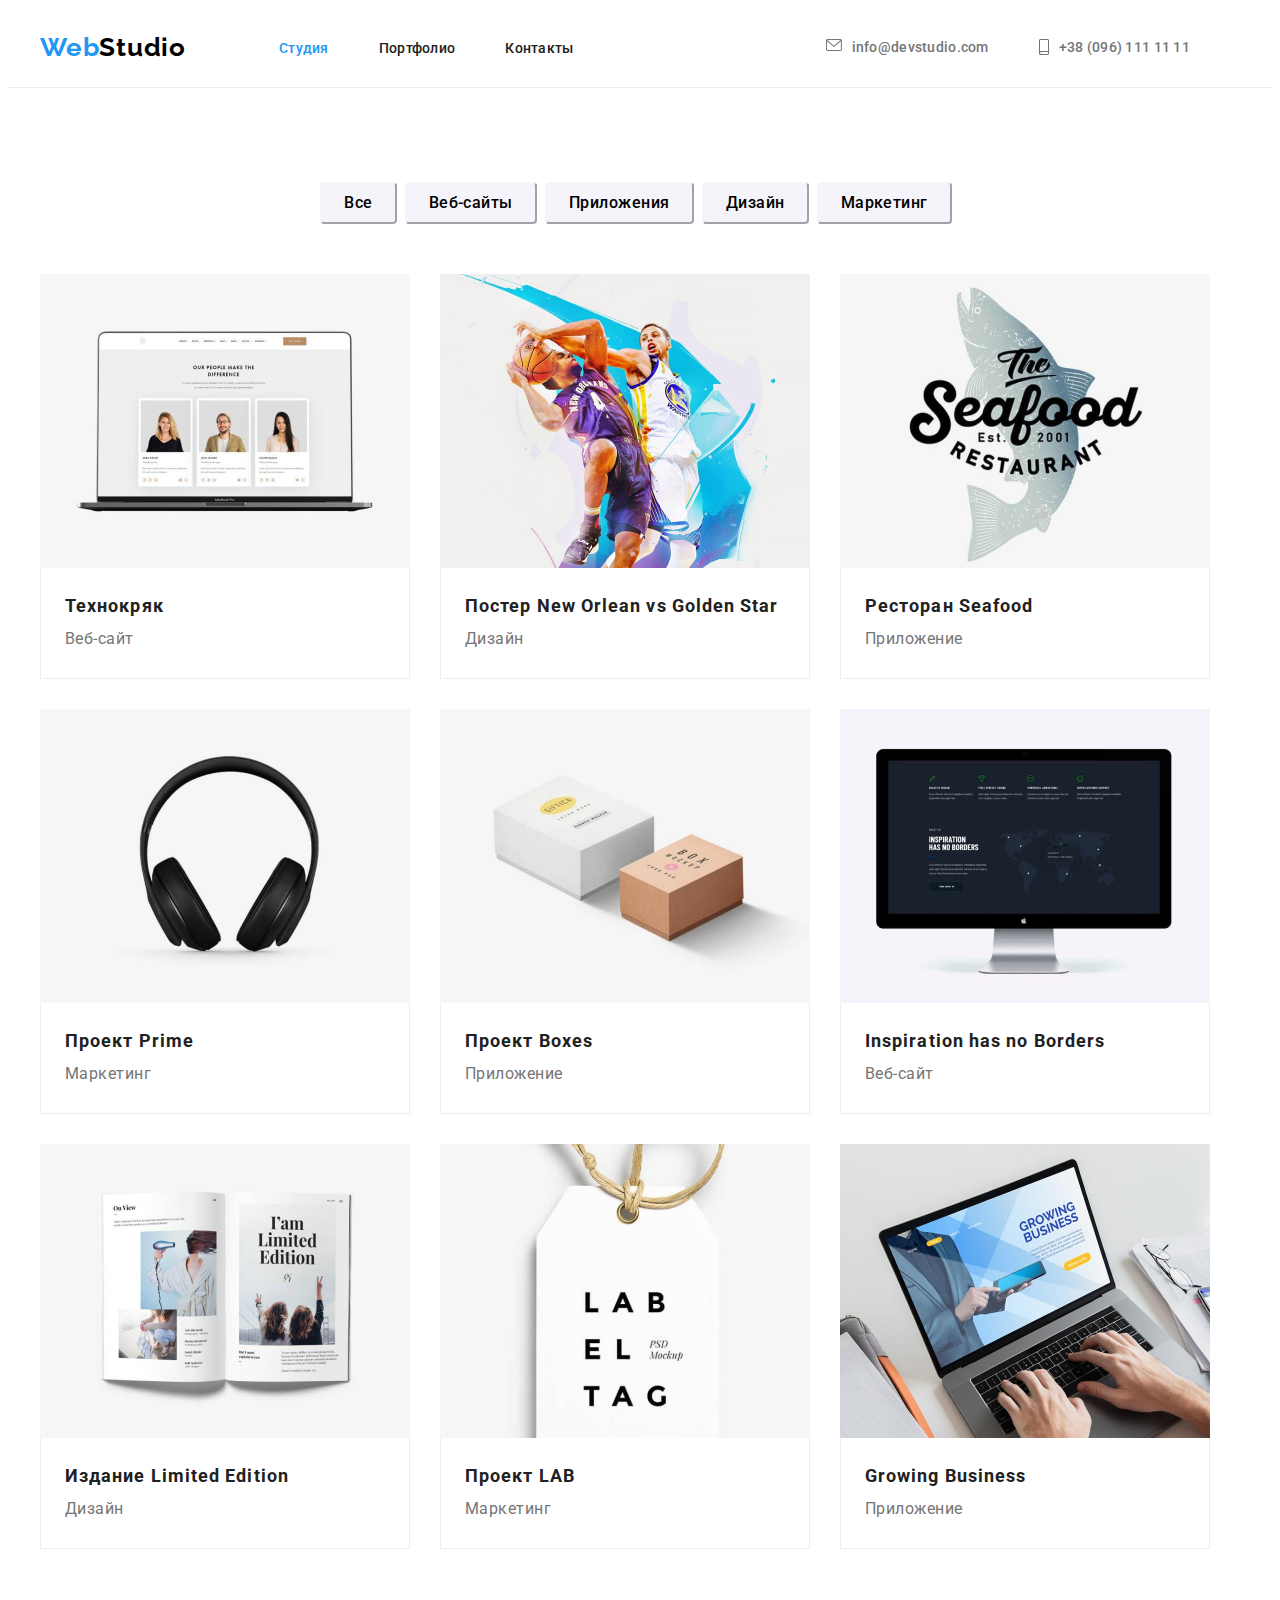
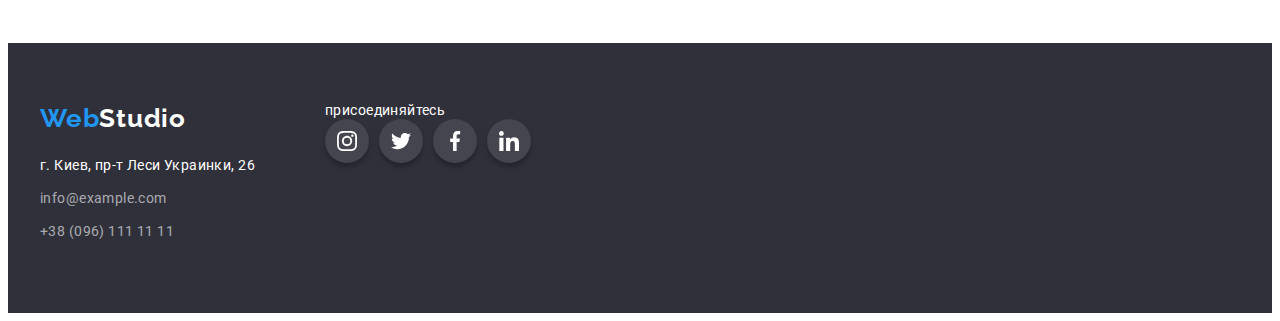
==== portfolio.html @ 37c4d025 "Initial commit" ====
<!DOCTYPE html>
<html lang="ru">
  <head>
    <meta charset="UTF-8" />
    <meta http-equiv="X-UA-Compatible" content="IE=edge" />
    <meta name="viewport" content="width=device-width, initial-scale=1.0" />
    <link
      rel="stylesheet"
      href="https://cdnjs.cloudflare.com/ajax/libs/modern-normalize/1.1.0/modern-normalize.min.css"
      integrity="sha512-wpPYUAdjBVSE4KJnH1VR1HeZfpl1ub8YT/NKx4PuQ5NmX2tKuGu6U/JRp5y+Y8XG2tV+wKQpNHVUX03MfMFn9Q=="
      crossorigin="anonymous"
      referrerpolicy="no-referrer"
    />
    <link rel="stylesheet" href="style.css" />
    <link rel="preconnect" href="https://fonts.googleapis.com" />
    <link rel="preconnect" href="https://fonts.gstatic.com" crossorigin />
    <link
      href="https://fonts.googleapis.com/css2?family=Raleway:wght@700&family=Roboto:wght@400;500;700;900&display=swap"
      rel="stylesheet"
    />
    <title>Портфолио</title>
  </head>
  <body>
    <!-- HEADER -->
    <header class="header">
      <div class="container">
        <nav class="header-nav">
          <a href="#" class="link logo header-logo">Web<span class="logo_header">Studio</span></a>
          <ul class="list header-list">
            <li><a href="index.html" class="link header-link current">Студия</a></li>
            <li><a href="portfolio.html" class="link header-link">Портфолио</a></li>
            <li><a href="#" class="link header-link">Контакты</a></li>
          </ul>
        </nav>
        <ul class="header-contacts-list list">
          <li>
            <a href="email:info@devstudio.com" class="link header-contacts">
              <svg class="header-contacts-icon" width="16px" height="12px">
                <use href="./images/icons.svg#icon-mail"></use>
              </svg>
              info@devstudio.com
            </a>
          </li>
          <li>
            <a href="tel:+380961111111" class="link header-contacts">
              <svg class="header-contacts-icon" width="10px" height="16px">
                <use href="./images/icons.svg#icon-smartphone"></use>
              </svg>
              +38 (096) 111 11 11
            </a>
          </li>
        </ul>
      </div>
    </header>
    <main>
      <!-- PORTFOLIO -->
      <section class="portfolio section">
        <div class="container">
          <h2 class="visually-hidden" aria-hidden="true" tabindex="-1">Портфолио</h2>
          <ul class="list filter-menu">
            <li><button type="button" class="button filter-btn">Все</button></li>
            <li><button type="button" class="button filter-btn">Веб-сайты</button></li>
            <li><button type="button" class="button filter-btn">Приложения</button></li>
            <li><button type="button" class="button filter-btn">Дизайн</button></li>
            <li><button type="button" class="button filter-btn">Маркетинг</button></li>
          </ul>

          <ul class="list portfolio-list">
            <li class="portfolio-box">
              <a href="#" class="link portfolio-link">
                <img
                  src="./images/portfolio-page/01-technoquack.jpg"
                  alt="Веб-сайт Технокряк"
                  height="294"
                  width="370"
                  class="portfolio-img img"
                />
                <div class="portfolio-box-bottom-part">
                  <p class="portfolio-name">Технокряк</p>
                  <p class="portfolio-txt">Веб-сайт</p>
                </div>
              </a>
            </li>
            <li class="portfolio-box">
              <a href="#" class="link portfolio-link">
                <img
                  src="./images/portfolio-page/02-basketball.jpg"
                  alt="Дизайн постера New Orlean vs Golden Star"
                  height="294"
                  width="370"
                  class="portfolio-img img"
                />
                <div class="portfolio-box-bottom-part">
                  <p class="portfolio-name">Постер New Orlean vs Golden Star</p>
                  <p class="portfolio-txt">Дизайн</p>
                </div>
              </a>
            </li>
            <li class="portfolio-box">
              <a href="#" class="link portfolio-link">
                <img
                  src="./images/portfolio-page/03-seafood.jpg"
                  alt="Приложение ресторана Seafood"
                  height="294"
                  width="370"
                  class="portfolio-img img"
                />
                <div class="portfolio-box-bottom-part">
                  <p class="portfolio-name">Ресторан Seafood</p>
                  <p class="portfolio-txt">Приложение</p>
                </div>
              </a>
            </li>
            <li class="portfolio-box">
              <a href="#" class="link portfolio-link">
                <img
                  src="./images/portfolio-page/04-prime.jpg"
                  alt="Маркетинг проекта Prime"
                  height="294"
                  width="370"
                  class="portfolio-img img"
                />
                <div class="portfolio-box-bottom-part">
                  <p class="portfolio-name">Проект Prime</p>
                  <p class="portfolio-txt">Маркетинг</p>
                </div>
              </a>
            </li>
            <li class="portfolio-box">
              <a href="#" class="link portfolio-link">
                <img
                  src="./images/portfolio-page/05-boxes.jpg"
                  alt="Приложение Boxes"
                  height="294"
                  width="370"
                  class="portfolio-img img"
                />
                <div class="portfolio-box-bottom-part">
                  <p class="portfolio-name">Проект Boxes</p>
                  <p class="portfolio-txt">Приложение</p>
                </div>
              </a>
            </li>
            <li class="portfolio-box">
              <a href="#" class="link portfolio-link">
                <img
                  src="./images/portfolio-page/06-inspiration.jpg"
                  alt="Веб-сайт Inspiration has no Borders"
                  height="294"
                  width="370"
                  class="portfolio-img img"
                />
                <div class="portfolio-box-bottom-part">
                  <p class="portfolio-name">Inspiration has no Borders</p>
                  <p class="portfolio-txt">Веб-сайт</p>
                </div>
              </a>
            </li>
            <li class="portfolio-box">
              <a href="#" class="link portfolio-link">
                <img
                  src="./images/portfolio-page/07-book.jpg"
                  alt="Дизайн издания Limited Edition"
                  height="294"
                  width="370"
                  class="portfolio-img img"
                />
                <div class="portfolio-box-bottom-part">
                  <p class="portfolio-name">Издание Limited Edition</p>
                  <p class="portfolio-txt">Дизайн</p>
                </div>
              </a>
            </li>
            <li class="portfolio-box">
              <a href="#" class="link portfolio-link">
                <img
                  src="./images/portfolio-page/08-lab.jpg"
                  alt="макертинг проекта LAB"
                  height="294"
                  width="370"
                  class="portfolio-img img"
                />
                <div class="portfolio-box-bottom-part">
                  <p class="portfolio-name">Проект LAB</p>
                  <p class="portfolio-txt">Маркетинг</p>
                </div>
              </a>
            </li>
            <li class="portfolio-box">
              <a href="#" class="link portfolio-link">
                <img
                  src="./images/portfolio-page/09-laptop.jpg"
                  alt="Приложение Growing Business"
                  height="294"
                  width="370"
                  class="portfolio-img img"
                />
                <div class="portfolio-box-bottom-part">
                  <p class="portfolio-name">Growing Business</p>
                  <p class="portfolio-txt">Приложение</p>
                </div>
              </a>
            </li>
          </ul>
        </div>
      </section>
    </main>
    <!-- FOOTER-->
    <footer class="footer">
      <div class="container footer-full">
        <div class="footer-left">
          <a href="#" class="link logo">Web<span class="logo-footer">Studio</span></a>
          <address class="footer-address">
            <ul class="list footer-link">
              <li>
                <a
                  href="https://goo.gl/maps/LpoyLTCjpwuNHQXE9"
                  target="_blank"
                  class="link map-address footer-item"
                  >г. Киев, пр-т Леси Украинки, 26</a
                >
              </li>
              <li>
                <a href="email:info@example.com" class="link footer-contacts footer-item"
                  >info@example.com</a
                >
              </li>
              <li>
                <a href="tel:+380991111111" class="link footer-contacts footer-item"
                  >+38 (096) 111 11 11</a
                >
              </li>
            </ul>
          </address>
        </div>
        <div class="footer-right">
          <p class="footer-right-txt">присоединяйтесь</p>
          <ul class="list footer-soc-list">
            <li class="footer-soc-item">
              <a href="https://www.instagram.com/" class="link footer-soc-link">
                <svg class="footer-soc-icon">
                  <use href="./images/icons.svg#icon-instagram" width="20px" height="20px"></use>
                </svg>
              </a>
            </li>
            <li class="footer-soc-item">
              <a href="https://twitter.com/" class="link footer-soc-link">
                <svg class="footer-soc-icon">
                  <use href="./images/icons.svg#icon-twitter" width="20px" height="20px"></use>
                </svg>
              </a>
            </li>
            <li class="footer-soc-item">
              <a href="https://www.facebook.com/" class="link footer-soc-link">
                <svg class="footer-soc-icon">
                  <use href="./images/icons.svg#icon-facebook" width="20px" height="20px"></use>
                </svg>
              </a>
            </li>
            <li class="footer-soc-item">
              <a href="https://ru.linkedin.com/" class="link footer-soc-link">
                <svg class="footer-soc-icon">
                  <use href="./images/icons.svg#icon-linkedin" width="20px" height="20px"></use>
                </svg>
              </a>
            </li>
          </ul>
        </div>
      </div>
    </footer>
  </body>
</html>
---- style.css ----
:root {
  --bgc-main: #fff;
  --bgc-second: #2f303a;
  --bgc-third: #f5f4fa;
  --color-main: #212121;
  --color-second: #757575;
  --color-third: #fff;
  --color-add: #2196f3;
  --color-logo: #000;
  --color-footer: rgba(255, 255, 255, 0.6);
  --color-footer-soc: rgba(255, 255, 255, 0.1);
  --elements-color-first: #2196f3;
  --elements-color-second: #f5f4fa;
  --elements-color-third: #eee;
  --order-btn-add: #188ce8;
  --border-header-color: #ececec;
  --portfolio-box-border: #eee;
  --clients-box: #afb1b8;
}

body {
  font-family: 'Roboto', sans-serif;
  background-color: var(--bgc-main);
  color: var(--color-main);
}
p,
h1,
h2,
h3,
h4,
h5,
h6,
ul {
  margin: 0;
  padding: 0;
}

.link {
  text-decoration: none;
}

.list {
  list-style: none;
}

.button {
  font-family: inherit;
  cursor: pointer;
  font-size: 16px;
  border-radius: 4px;
}

.visually-hidden {
  position: absolute;
  white-space: nowrap;
  width: 1px;
  height: 1px;
  overflow: hidden;
  border: 0;
  padding: 0;
  clip: rect(0 0 0 0);
  clip-path: inset(50%);
  margin: -1px;
}
.title {
  font-weight: 700;
  font-size: 36px;
  line-height: 1.17;
  text-align: center;
  letter-spacing: 0.03em;
}

.container {
  width: 1200px;
  padding-left: 15px;
  padding-right: 15px;
  margin: 0 auto;
}

.section {
  padding: 94px 0;
}

.img {
  display: block;
}
/* ===LOGO=== */
.logo {
  font-family: 'Raleway', sans-serif;
  font-weight: 700;
  font-size: 26px;
  line-height: 1.19;
  letter-spacing: 0.03em;
  color: var(--color-add);
}
.logo_header {
  color: var(--color-logo);
}
.logo-footer {
  color: var(--color-third);
}

/* ===HEADER=== */
.header {
  border-bottom: 1px solid var(--border-header-color);
  padding: 24px 0;
}

.header .container {
  display: flex;
  align-items: center;
}

.header-nav {
  display: flex;
  align-items: center;
}

.header-logo {
  margin-right: 93px;
}

.header-list {
  display: flex;
}

.header-contacts-list {
  display: flex;
  margin-left: auto;
}

.header-contacts:first-child {
  margin-right: 50px;
}

.header-link:not(last-child) {
  margin-right: 50px;
}

.header-link,
.header-contacts {
  font-weight: 500;
  font-size: 14px;
  line-height: 16px;
  letter-spacing: 0.02em;
  color: var(--color-main);
}

.header-contacts {
  color: var(--color-second);
  display: flex;
}

.header-contacts-icon {
  margin-right: 10px;
  fill: currentColor;
}

.header-link:focus,
.header-link:hover,
.header-contacts:focus,
.header-contacts:hover {
  color: var(--color-add);
}
.current {
  color: var(--color-add);
}

/* ===FOOTER=== */
.footer {
  background-color: var(--bgc-second);
  padding: 60px 0;
  display: flex;
}

.footer-address {
  margin-top: 20px;
}

.footer-link {
}

.footer-item {
  font-style: normal;
  font-size: 14px;
  line-height: 1.71;
  letter-spacing: 0.03em;
}
.footer-item:not(last-child) {
  display: block;
  margin-bottom: 9px;
}
.footer-item:focus,
.footer-item:hover {
  color: var(--color-add);
}
.map-address {
  color: var(--color-third);
}
.footer-contacts {
  color: var(--color-footer);
}
.footer-full {
  display: flex;
}
.footer-left {
  margin-right: 70px;
}

.footer-right-txt {
  color: var(--color-third);
  font-style: normal;
  font-size: 14px;
  line-height: 1.14;
  letter-spacing: 0.03em;
}

.footer-soc-list {
  display: flex;
  max-width: 206px;
}

.footer-soc-item {
  width: 44px;
  height: 44px;
  border-radius: 50%;
  margin-left: 10px;
  display: block;
  background-color: var(--color-footer-soc);
  box-shadow: 0px 4px 4px rgba(0, 0, 0, 0.25);
}

.footer-soc-item:first-child {
  margin-left: 0;
}

.footer-soc-link {
  width: 100%;
  height: 100%;
  border-radius: 50%;
  display: flex;
  align-items: center;
  justify-content: center;
  color: var(--color-third);
}

.footer-soc-icon {
  fill: currentColor;
  width: 20px;
  height: 20px;
}

.footer-soc-item:focus,
.footer-soc-item:hover {
  background-color: var(--color-add);
}

/* ===ORDER=== */
.order {
  background: var(--bgc-second);
  padding: 200px 0;

  background-image: linear-gradient(rgba(47, 48, 58, 0.4), rgba(47, 48, 58, 0.4)),
    url(../images/index-page/order_bg.jpg);
  background-repeat: no-repeat;
  background-position: center;
  background-size: cover;
  flex-grow: 1;
  min-width: 1600px;
}
.order-title {
  color: var(--color-third);
  font-weight: 900;
  font-size: 44px;
  line-height: 1.36;
  text-align: center;
  letter-spacing: 0.06em;
  text-transform: uppercase;
  max-width: 700px;
  margin: 0 auto;
}
.order-btn {
  background-color: var(--elements-color-first);
  border-color: var(--elements-color-first);
  color: var(--color-third);
  font-weight: 700;
  line-height: 1.88;
  display: flex;
  align-items: center;
  text-align: center;
  letter-spacing: 0.06em;
  margin: 0 auto;
  margin-top: 30px;
  max-width: max-content;
  border-radius: 4px;
  padding: 10px 32px;
  display: block;
}

.order-btn:focus,
.order-btn:hover {
  background-color: var(--order-btn-add);
}

/* ===METHODS=== */
.methods {
  margin-bottom: -94px;
}
.methods-list {
  display: flex;
}
.methods-box:not(last-child) {
  max-width: 270px;
  margin-right: 30px;
}

.methods-icon-box {
  width: 270px;
  height: 120px;
  background-color: var(--bgc-third);
  margin-bottom: 30px;
  padding: 25px 100px;
}

.methods-icon {
  max-width: 70px;
  max-height: 70px;
}

.methods-title {
  font-weight: 700;
  font-size: 14px;
  line-height: 1.14;
  letter-spacing: 0.03em;
  text-transform: uppercase;
  margin-bottom: 10px;
}
.methods-txt {
  color: var(--color-second);
  font-weight: 400;
  font-size: 14px;
  line-height: 1.71;
  letter-spacing: 0.03em;
}

/* ===OUR WORK=== */
.work {
}
.work-title {
  margin-bottom: 50px;
}
.work-list {
  display: flex;
}
.work-item:not(last-child) {
  padding-right: 30px;
}

/* ===OUR TEAM=== */
.team {
  background-color: var(--bgc-third);
}
.team-title {
  margin-bottom: 50px;
}
.team-list {
  display: flex;
}
.team-box:not(last-child) {
  margin-right: 30px;
}
.team-box {
  background-color: var(--bgc-main);
  max-width: 270px;
  box-shadow: 0px 1px 3px rgba(0, 0, 0, 0.12), 0px 1px 1px rgba(0, 0, 0, 0.14),
    0px 2px 1px rgba(0, 0, 0, 0.2);
  border-radius: 0px 0px 4px 4px;
}
.team-img {
}
.team-box-down-part {
  padding: 30px;
}
.team-name {
  font-weight: 500;
  font-size: 16px;
  line-height: 19px;
  text-align: center;
  letter-spacing: 0.03em;
  margin-bottom: 10px;
}
.team-prof {
  color: var(--color-second);
  font-size: 16px;
  line-height: 1.19;
  text-align: center;
  letter-spacing: 0.03em;
}

.master-soc {
  display: flex;
  justify-content: center;
}

.master-soc-item {
  margin-top: 16px;
  width: 44px;
  height: 44px;
  margin-left: 10px;
  border-radius: 50%;
  display: block;
}

.master-soc-item:first-child {
  margin-left: 0;
}

.master-soc-link {
  display: flex;
  align-items: center;
  justify-content: center;
  width: 100%;
  height: 100%;
  border-radius: 50%;
  background-color: var(--bgc-main);
  color: var(--clients-box);
}

.master-soc-icon {
  fill: currentColor;
  width: 20px;
  height: 20px;
}

.master-soc-link:focus,
.master-soc-link:hover {
  background-color: var(--color-add);
  color: var(--color-third);
}

/* ===CLIENTS=== */
.clients {
  padding: 94px;
}

.clients-title {
  margin-bottom: 50px;
}

.clients-list {
  display: flex;
}

.clients-box:not(last-child) {
  margin-right: 30px;
  border-color: var(--clients-box);
  box-sizing: border-box;
  border: 1px solid;
  border-radius: 4px;
  color: var(--clients-box);
  max-width: 170px;
  max-height: 92px;
}

.clients-icon {
  fill: currentColor;
  margin: 16px 32px;
}

.clients-box:focus,
.clients-box:hover {
  color: var(--color-add);
}

/* ===PORTFOLIO=== */
.filter-menu {
  display: flex;
  justify-content: center;
  margin-bottom: 50px;
}
.filter-btn {
  background-color: var(--elements-color-second);
  border-color: var(--elements-color-second);
  font-weight: 500;
  line-height: 1.62;
  text-align: center;
  letter-spacing: 0.03em;
  margin-right: 8px;
  padding: 6px 22px;
  display: block;
  max-width: max-content;
}
.filter-btn:hover,
.filter-btn:focus {
  background-color: var(--elements-color-first);
  color: var(--color-third);
  box-shadow: 0px 3px 1px rgba(0, 0, 0, 0.1), 0px 1px 2px rgba(0, 0, 0, 0.08),
    0px 2px 2px rgba(0, 0, 0, 0.12);
}

.portfolio {
}

.portfolio-list {
  display: flex;
  flex-wrap: wrap;
}

.portfolio-box {
  max-width: 370px;
  text-align: left;
  box-sizing: border-box;
}

.portfolio-link {
}

.portfolio-box:not(:nth-child(3n + 3)) {
  margin-right: 30px;
}
.portfolio-box:not(:nth-last-child(-n + 3)) {
  margin-bottom: 30px;
}

.portfolio-box:focus,
.portfolio-box:hover {
  box-shadow: 0px 1px 1px rgba(0, 0, 0, 0.12), 0px 4px 4px rgba(0, 0, 0, 0.06),
    1px 4px 6px rgba(0, 0, 0, 0.16);
}

.portfolio-img {
  display: block;
}
.portfolio-name {
  font-weight: 700;
  font-size: 18px;
  line-height: 2;
  letter-spacing: 0.06em;
  color: var(--color-main);
}
.portfolio-txt {
  color: var(--color-second);
  font-weight: 400;
  font-size: 16px;
  line-height: 1.88;
  letter-spacing: 0.03em;
}
.portfolio-txt:not(first-child) {
  margin-bottom: 4px;
}
.portfolio-box-bottom-part {
  padding: 20px 24px;
  border: 1px solid var(--portfolio-box-border);
  border-top: 0;
  box-sizing: border-box;
}
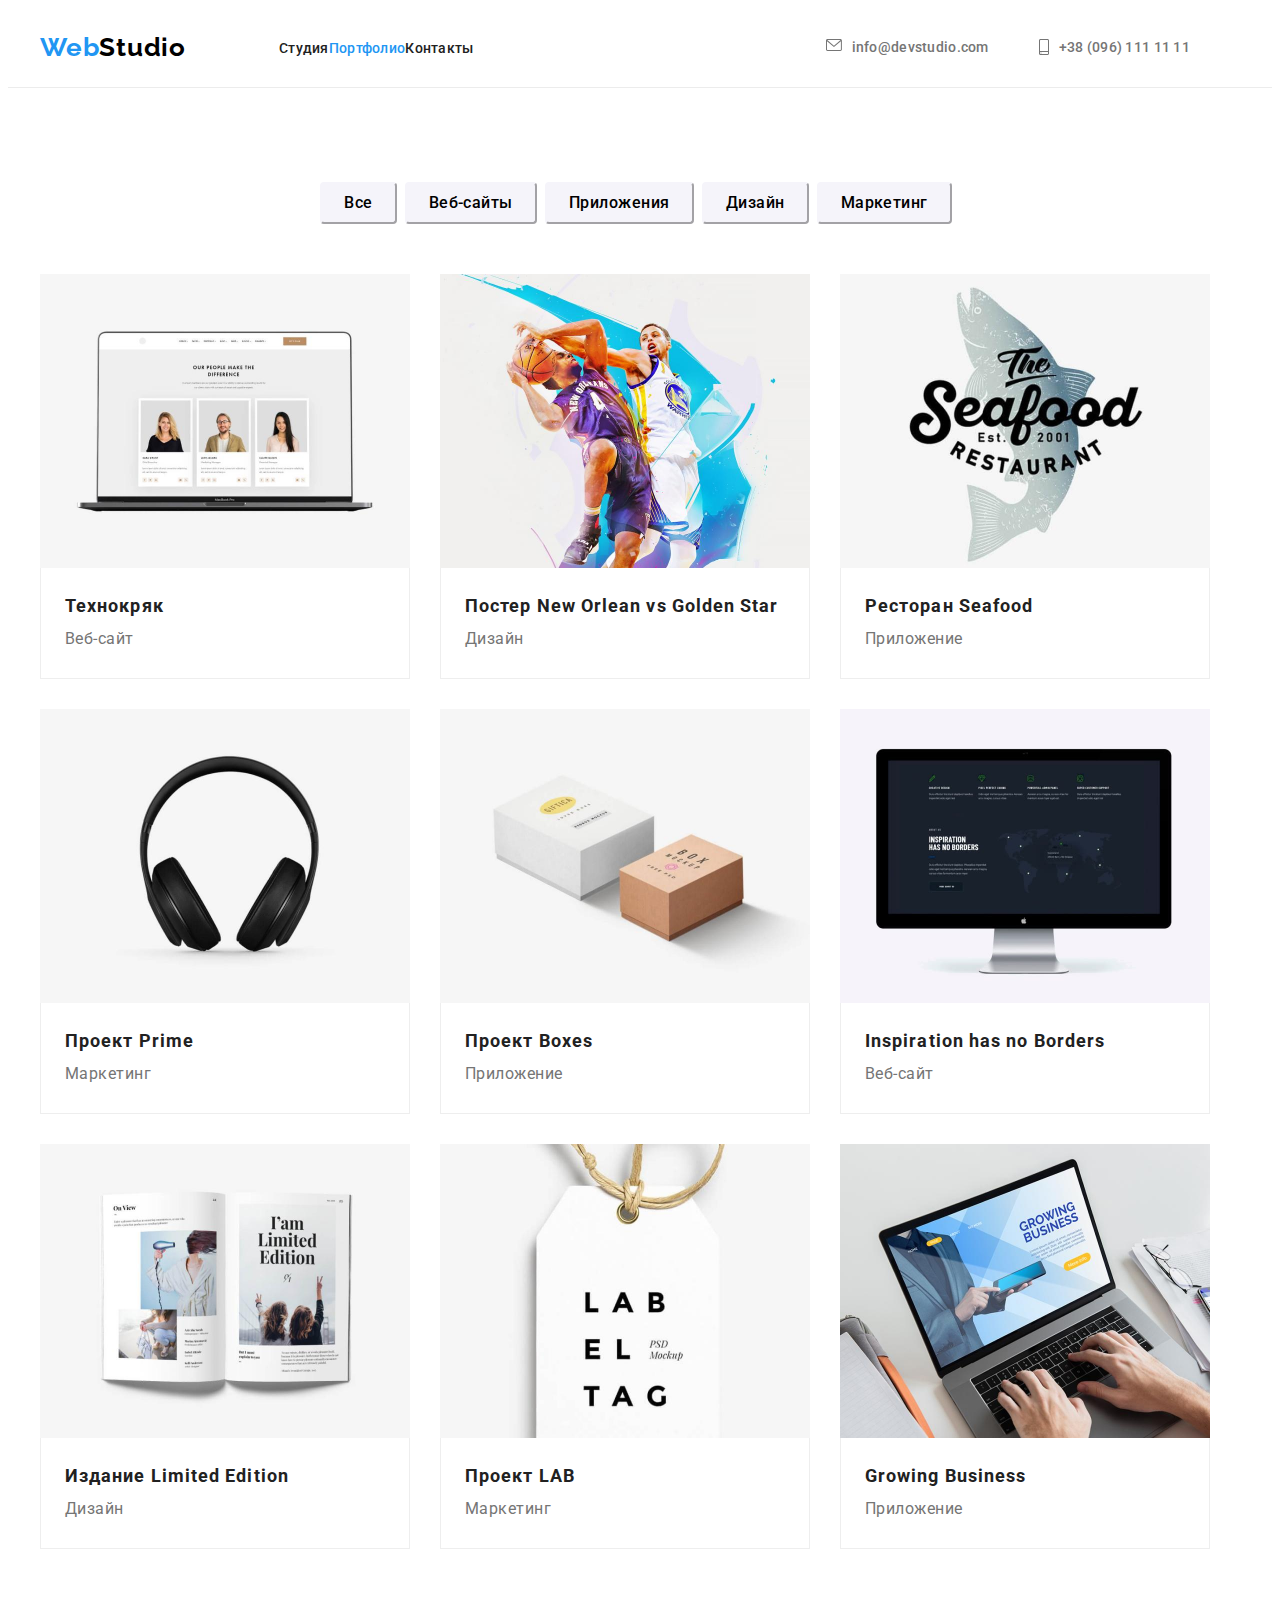
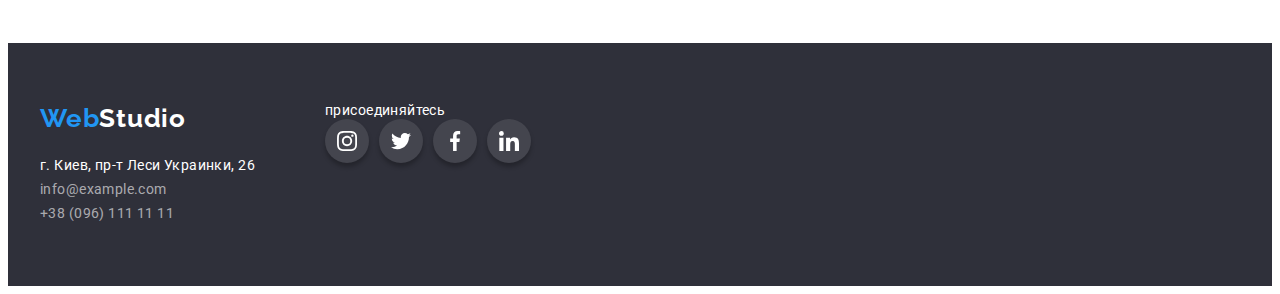
==== commit 33bb8aca: "уточнения" ====
--- a/portfolio.html
+++ b/portfolio.html
@@ -27,9 +27,13 @@
         <nav class="header-nav">
           <a href="#" class="link logo header-logo">Web<span class="logo_header">Studio</span></a>
           <ul class="list header-list">
-            <li><a href="index.html" class="link header-link current">Студия</a></li>
-            <li><a href="portfolio.html" class="link header-link">Портфолио</a></li>
-            <li><a href="#" class="link header-link">Контакты</a></li>
+            <li>
+              <a href="index.html" class="header-link link">Студия</a>
+            </li>
+            <li>
+              <a href="portfolio.html" class="header-link link current">Портфолио</a>
+            </li>
+            <li><a href="#" class="header-link link">Контакты</a></li>
           </ul>
         </nav>
         <ul class="header-contacts-list list">
--- a/style.css
+++ b/style.css
@@ -133,7 +133,7 @@
   margin-right: 50px;
 }
 
-.header-link:not(last-child) {
+.header-link:not(:last-child) {
   margin-right: 50px;
 }
 
@@ -163,7 +163,19 @@
   color: var(--color-add);
 }
 .current {
+  position: relative;
   color: var(--color-add);
+}
+
+.current::after {
+  content: '';
+  position: absolute;
+  left: 0;
+  bottom: -1px;
+  width: 100%;
+  height: 4px;
+  border-radius: 2px;
+  background-color: var(--bg-accent-color);
 }
 
 /* ===FOOTER=== */
@@ -186,7 +198,7 @@
   line-height: 1.71;
   letter-spacing: 0.03em;
 }
-.footer-item:not(last-child) {
+.footer-item:not(:last-child) {
   display: block;
   margin-bottom: 9px;
 }
@@ -309,7 +321,7 @@
 .methods-list {
   display: flex;
 }
-.methods-box:not(last-child) {
+.methods-box:not(:last-child) {
   max-width: 270px;
   margin-right: 30px;
 }
@@ -352,7 +364,7 @@
 .work-list {
   display: flex;
 }
-.work-item:not(last-child) {
+.work-item:not(:last-child) {
   padding-right: 30px;
 }
 
@@ -366,7 +378,7 @@
 .team-list {
   display: flex;
 }
-.team-box:not(last-child) {
+.team-box:not(:last-child) {
   margin-right: 30px;
 }
 .team-box {
@@ -451,7 +463,7 @@
   display: flex;
 }
 
-.clients-box:not(last-child) {
+.clients-box {
   margin-right: 30px;
   border-color: var(--clients-box);
   box-sizing: border-box;
@@ -462,6 +474,10 @@
   max-height: 92px;
 }
 
+.clients-box:last-child {
+  margin-right: 0;
+}
+
 .clients-icon {
   fill: currentColor;
   margin: 16px 32px;
@@ -545,7 +561,7 @@
   line-height: 1.88;
   letter-spacing: 0.03em;
 }
-.portfolio-txt:not(first-child) {
+.portfolio-txt:not(:first-child) {
   margin-bottom: 4px;
 }
 .portfolio-box-bottom-part {
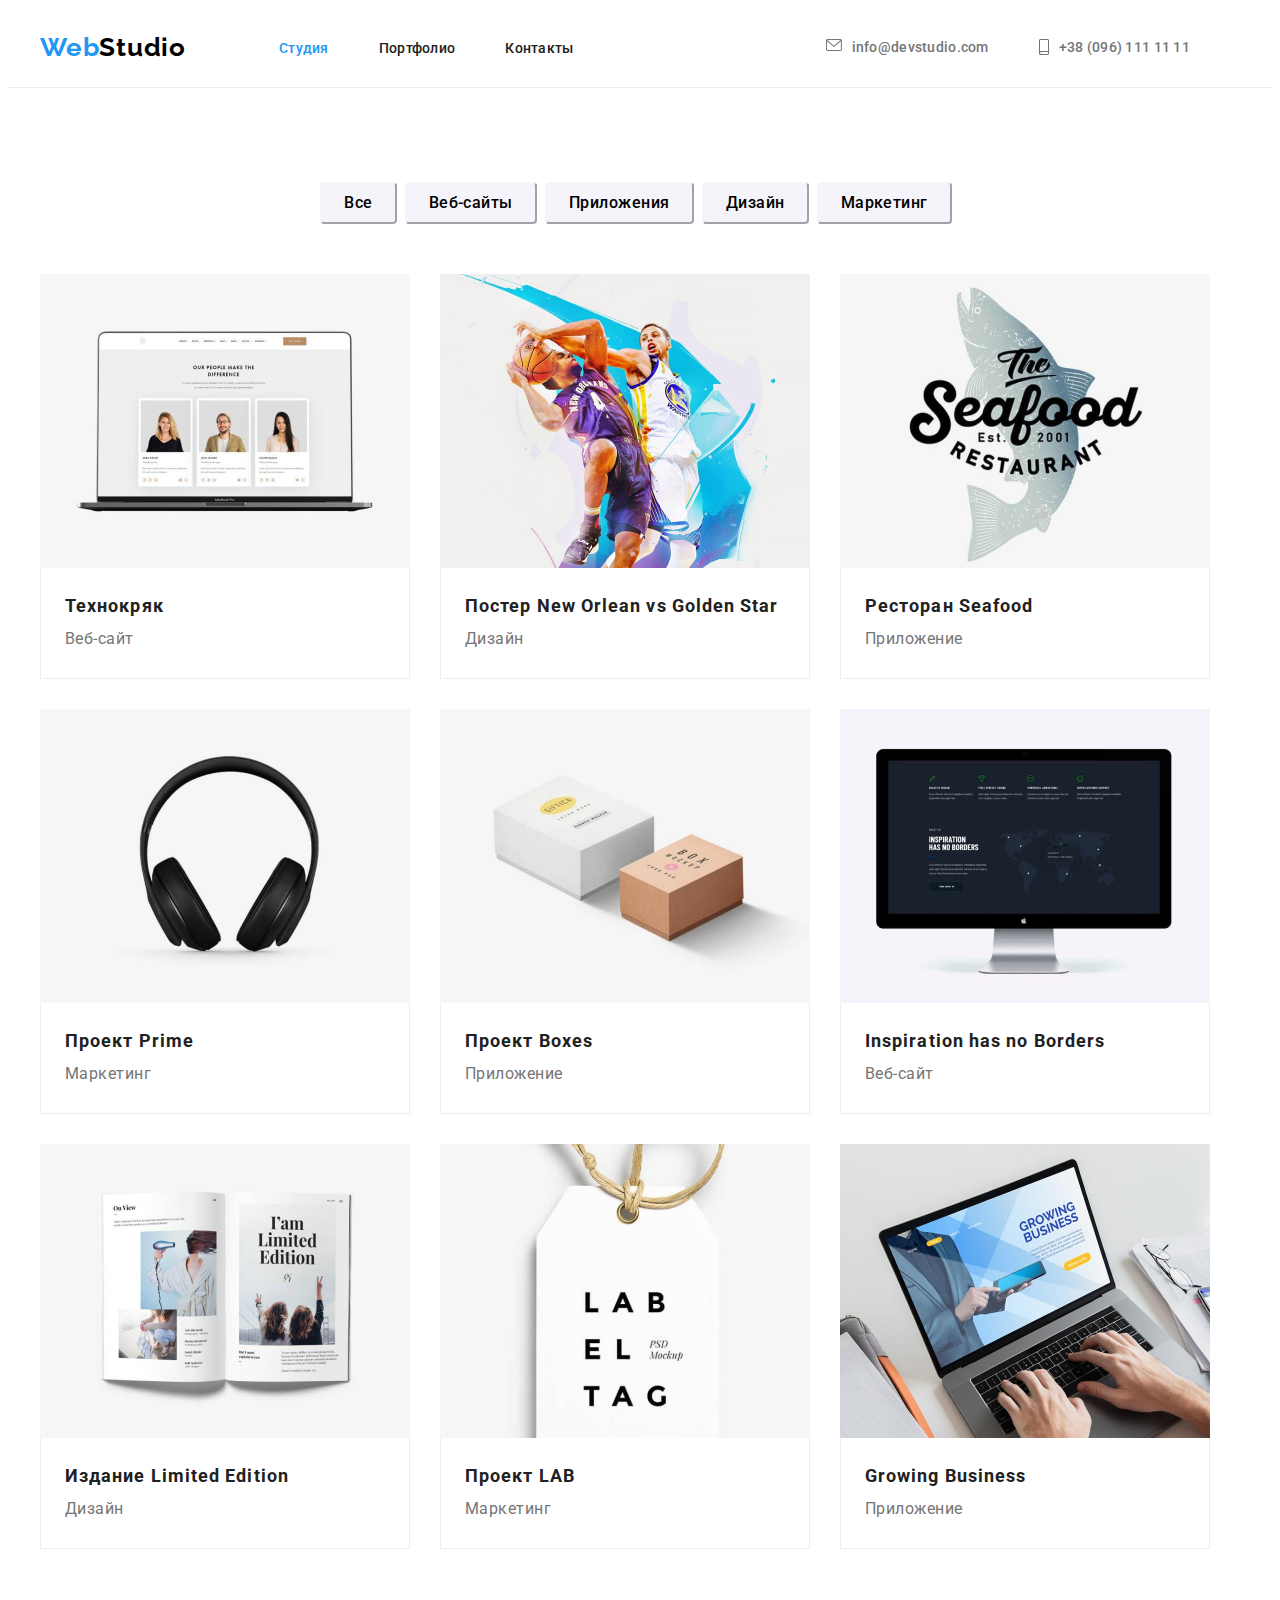
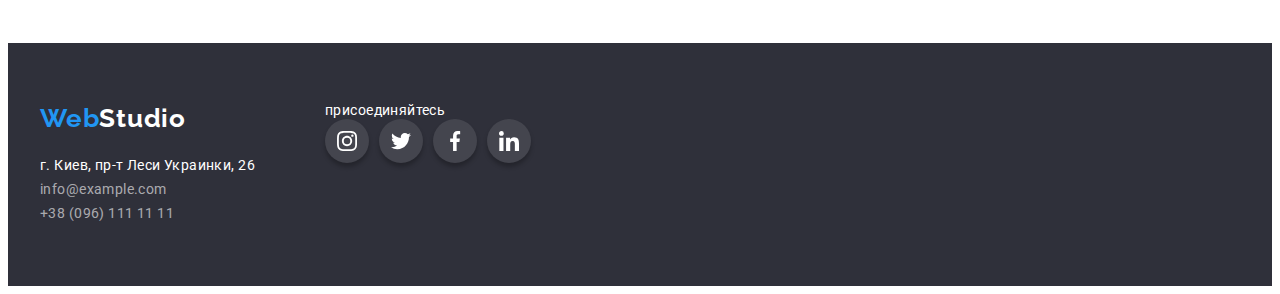
==== commit 71d81bdc: "уточнения" ====
--- a/portfolio.html
+++ b/portfolio.html
@@ -27,13 +27,13 @@
         <nav class="header-nav">
           <a href="#" class="link logo header-logo">Web<span class="logo_header">Studio</span></a>
           <ul class="list header-list">
-            <li>
-              <a href="index.html" class="header-link link">Студия</a>
-            </li>
-            <li>
-              <a href="portfolio.html" class="header-link link current">Портфолио</a>
-            </li>
-            <li><a href="#" class="header-link link">Контакты</a></li>
+            <li class="header-item">
+              <a href="index.html" class="header-link link current">Студия</a>
+            </li>
+            <li class="header-item">
+              <a href="portfolio.html" class="header-link link">Портфолио</a>
+            </li>
+            <li class="header-item"><a href="#" class="header-link link">Контакты</a></li>
           </ul>
         </nav>
         <ul class="header-contacts-list list">
--- a/style.css
+++ b/style.css
@@ -133,7 +133,7 @@
   margin-right: 50px;
 }
 
-.header-link:not(:last-child) {
+.header-item:not(:last-child) {
   margin-right: 50px;
 }
 
@@ -163,19 +163,7 @@
   color: var(--color-add);
 }
 .current {
-  position: relative;
   color: var(--color-add);
-}
-
-.current::after {
-  content: '';
-  position: absolute;
-  left: 0;
-  bottom: -1px;
-  width: 100%;
-  height: 4px;
-  border-radius: 2px;
-  background-color: var(--bg-accent-color);
 }
 
 /* ===FOOTER=== */
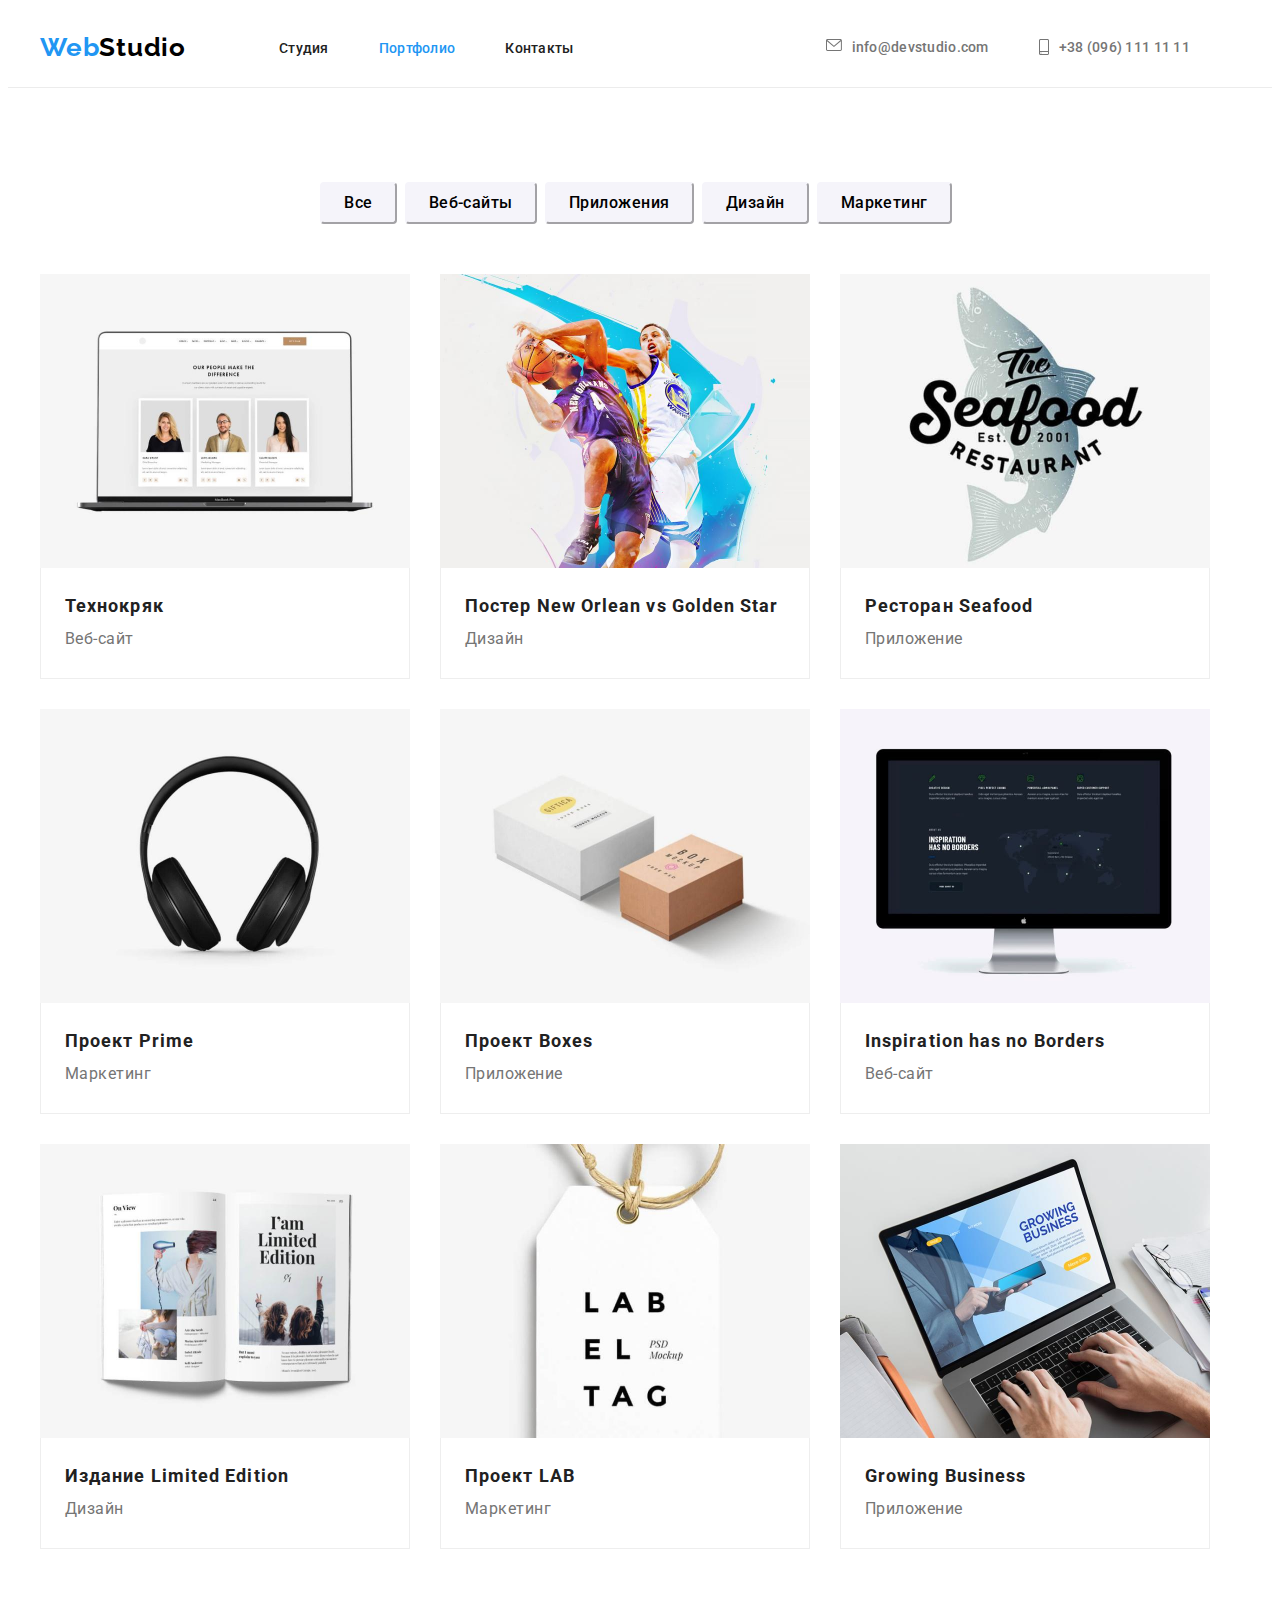
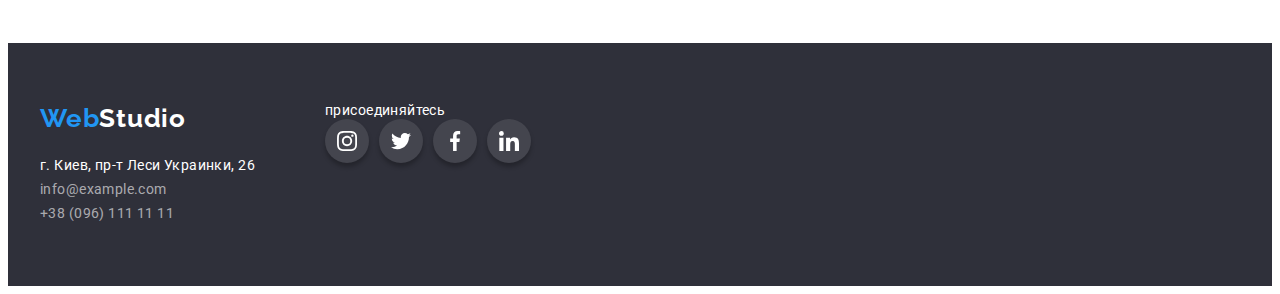
==== commit 9f4b155b: "уточнения" ====
--- a/portfolio.html
+++ b/portfolio.html
@@ -28,10 +28,10 @@
           <a href="#" class="link logo header-logo">Web<span class="logo_header">Studio</span></a>
           <ul class="list header-list">
             <li class="header-item">
-              <a href="index.html" class="header-link link current">Студия</a>
+              <a href="index.html" class="header-link link">Студия</a>
             </li>
             <li class="header-item">
-              <a href="portfolio.html" class="header-link link">Портфолио</a>
+              <a href="portfolio.html" class="header-link link current">Портфолио</a>
             </li>
             <li class="header-item"><a href="#" class="header-link link">Контакты</a></li>
           </ul>
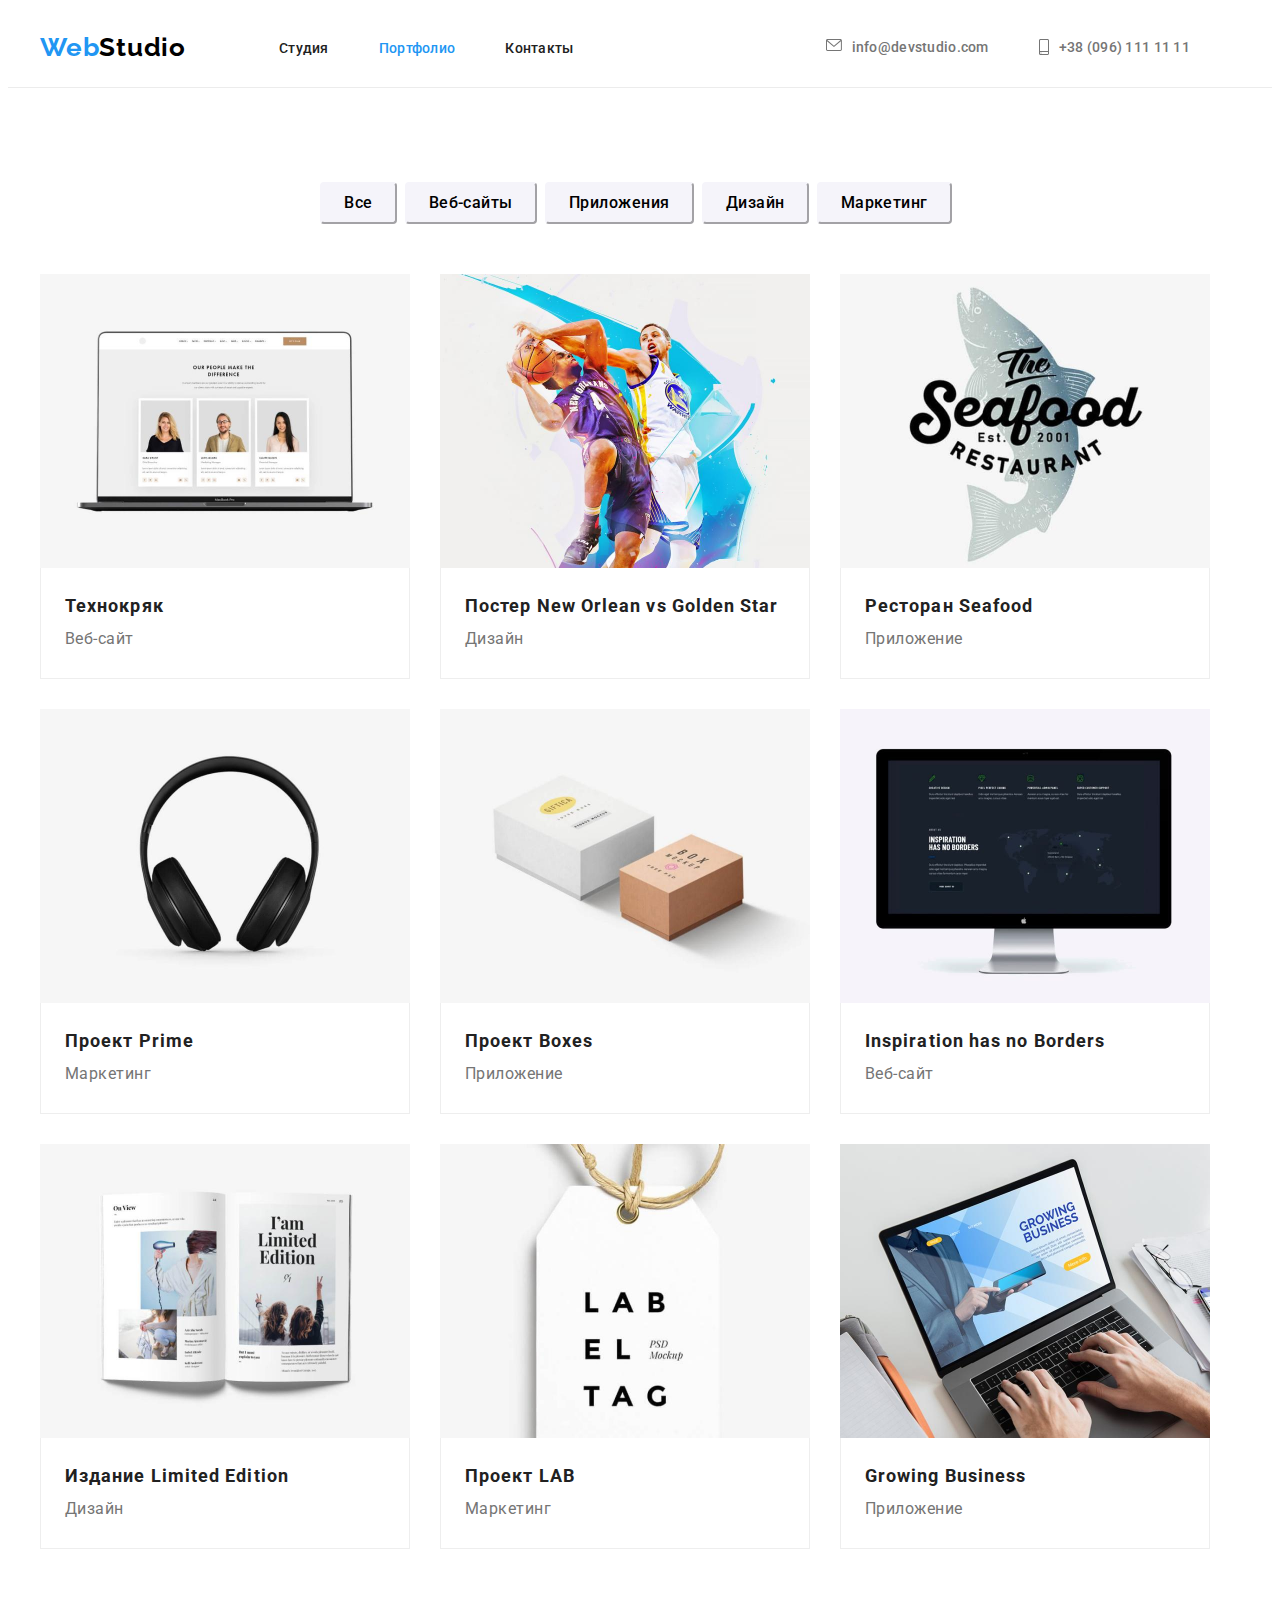
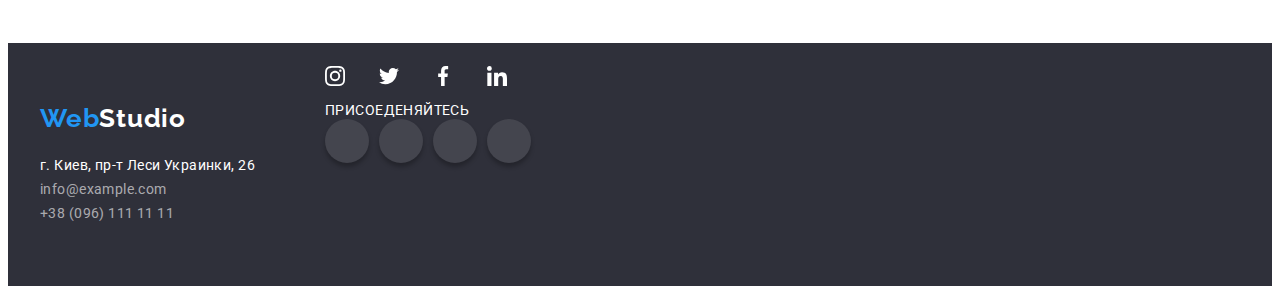
==== commit 127eedbb: "виправлення помилок 1" ====
--- a/portfolio.html
+++ b/portfolio.html
@@ -238,7 +238,7 @@
           </address>
         </div>
         <div class="footer-right">
-          <p class="footer-right-txt">присоединяйтесь</p>
+          <p class="footer-right-txt">ПРИСОЕДЕНЯЙТЕСЬ</p>
           <ul class="list footer-soc-list">
             <li class="footer-soc-item">
               <a href="https://www.instagram.com/" class="link footer-soc-link">
--- a/style.css
+++ b/style.css
@@ -217,7 +217,7 @@
 
 .footer-soc-list {
   display: flex;
-  max-width: 206px;
+  justify-content: center;
 }
 
 .footer-soc-item {
@@ -226,7 +226,6 @@
   border-radius: 50%;
   margin-left: 10px;
   display: block;
-  background-color: var(--color-footer-soc);
   box-shadow: 0px 4px 4px rgba(0, 0, 0, 0.25);
 }
 
@@ -235,23 +234,23 @@
 }
 
 .footer-soc-link {
+  display: flex;
+  align-items: center;
+  justify-content: center;
   width: 100%;
   height: 100%;
   border-radius: 50%;
-  display: flex;
-  align-items: center;
-  justify-content: center;
-  color: var(--color-third);
+  background-color: var(--color-footer-soc);
 }
 
 .footer-soc-icon {
-  fill: currentColor;
-  width: 20px;
-  height: 20px;
-}
-
-.footer-soc-item:focus,
-.footer-soc-item:hover {
+  fill: var(--color-third);
+  /* width: 20px;
+  height: 20px; */
+}
+
+.footer-soc-link:focus,
+.footer-soc-link:hover {
   background-color: var(--color-add);
 }
 
@@ -261,7 +260,7 @@
   padding: 200px 0;
 
   background-image: linear-gradient(rgba(47, 48, 58, 0.4), rgba(47, 48, 58, 0.4)),
-    url(../images/index-page/order_bg.jpg);
+    url(./images/index-page/order_bg.jpg);
   background-repeat: no-repeat;
   background-position: center;
   background-size: cover;
@@ -453,27 +452,39 @@
 
 .clients-box {
   margin-right: 30px;
-  border-color: var(--clients-box);
   box-sizing: border-box;
   border: 1px solid;
   border-radius: 4px;
-  color: var(--clients-box);
-  max-width: 170px;
-  max-height: 92px;
+  border-color: var(--clients-box);
+  width: 170px;
+  height: 92px;
+  display: block;
 }
 
 .clients-box:last-child {
   margin-right: 0;
 }
 
+.clients-link {
+  color: currentColor;
+  height: 100%;
+  width: 100%;
+  display: flex;
+  align-items: center;
+  justify-content: center;
+  color: var(--clients-box);
+}
+
 .clients-icon {
   fill: currentColor;
-  margin: 16px 32px;
-}
-
+}
+
+.clients-link:focus,
+.clients-link:hover,
 .clients-box:focus,
 .clients-box:hover {
   color: var(--color-add);
+  border-color: var(--color-add);
 }
 
 /* ===PORTFOLIO=== */
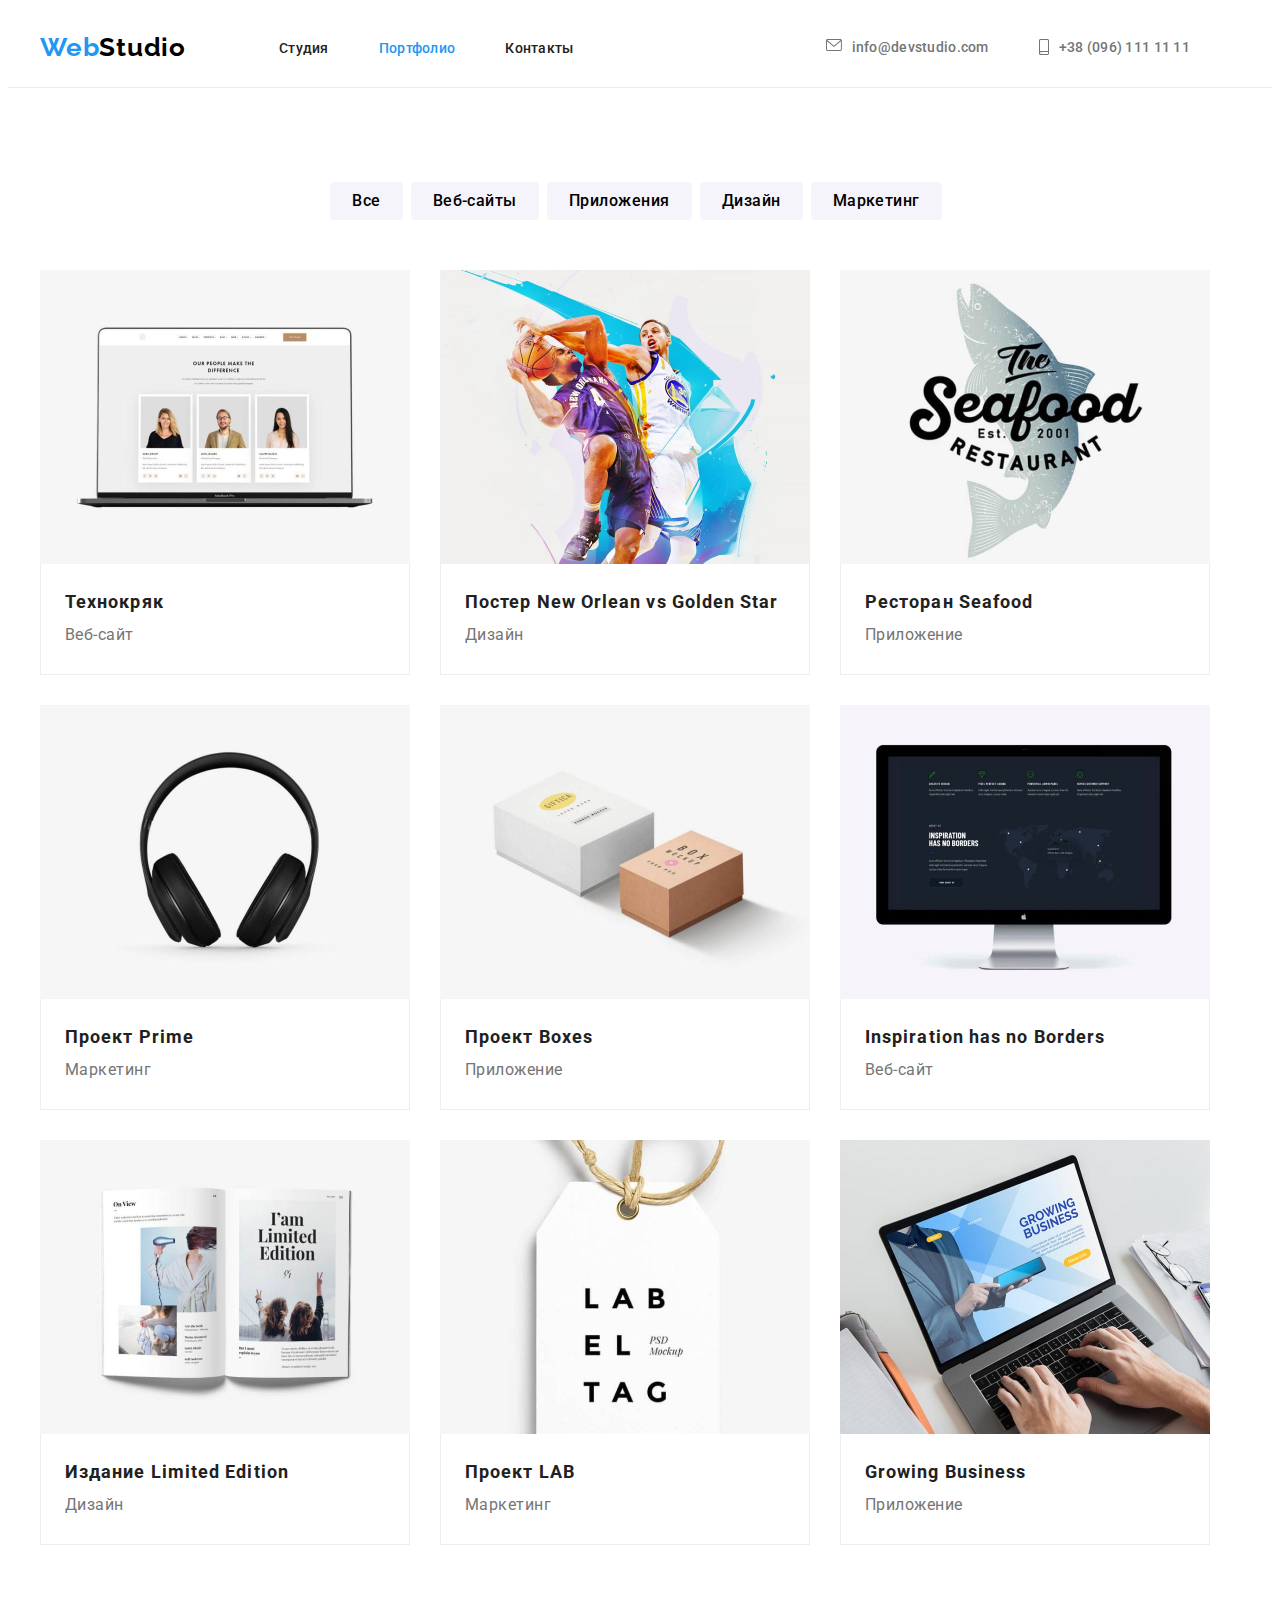
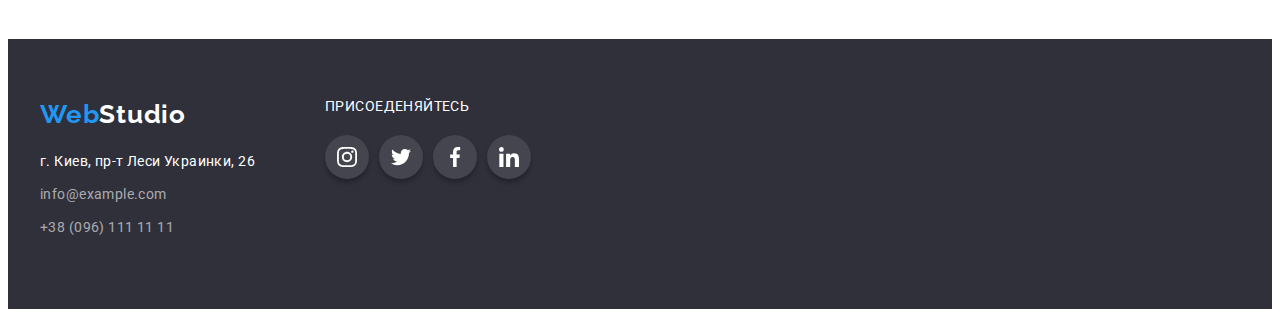
==== commit 6f8b8650: "исправление ошибок" ====
--- a/portfolio.html
+++ b/portfolio.html
@@ -215,8 +215,8 @@
         <div class="footer-left">
           <a href="#" class="link logo">Web<span class="logo-footer">Studio</span></a>
           <address class="footer-address">
-            <ul class="list footer-link">
-              <li>
+            <ul class="list">
+              <li class="footer-link">
                 <a
                   href="https://goo.gl/maps/LpoyLTCjpwuNHQXE9"
                   target="_blank"
@@ -224,12 +224,12 @@
                   >г. Киев, пр-т Леси Украинки, 26</a
                 >
               </li>
-              <li>
+              <li class="footer-link">
                 <a href="email:info@example.com" class="link footer-contacts footer-item"
                   >info@example.com</a
                 >
               </li>
-              <li>
+              <li class="footer-link">
                 <a href="tel:+380991111111" class="link footer-contacts footer-item"
                   >+38 (096) 111 11 11</a
                 >
@@ -242,29 +242,29 @@
           <ul class="list footer-soc-list">
             <li class="footer-soc-item">
               <a href="https://www.instagram.com/" class="link footer-soc-link">
-                <svg class="footer-soc-icon">
-                  <use href="./images/icons.svg#icon-instagram" width="20px" height="20px"></use>
+                <svg class="footer-soc-icon" width="20px" height="20px">
+                  <use href="./images/icons.svg#icon-instagram"></use>
                 </svg>
               </a>
             </li>
             <li class="footer-soc-item">
               <a href="https://twitter.com/" class="link footer-soc-link">
-                <svg class="footer-soc-icon">
-                  <use href="./images/icons.svg#icon-twitter" width="20px" height="20px"></use>
+                <svg class="footer-soc-icon" width="20px" height="20px">
+                  <use href="./images/icons.svg#icon-twitter"></use>
                 </svg>
               </a>
             </li>
             <li class="footer-soc-item">
               <a href="https://www.facebook.com/" class="link footer-soc-link">
-                <svg class="footer-soc-icon">
-                  <use href="./images/icons.svg#icon-facebook" width="20px" height="20px"></use>
+                <svg class="footer-soc-icon" width="20px" height="20px">
+                  <use href="./images/icons.svg#icon-facebook"></use>
                 </svg>
               </a>
             </li>
             <li class="footer-soc-item">
               <a href="https://ru.linkedin.com/" class="link footer-soc-link">
-                <svg class="footer-soc-icon">
-                  <use href="./images/icons.svg#icon-linkedin" width="20px" height="20px"></use>
+                <svg class="footer-soc-icon" width="20px" height="20px">
+                  <use href="./images/icons.svg#icon-linkedin"></use>
                 </svg>
               </a>
             </li>
--- a/style.css
+++ b/style.css
@@ -167,10 +167,13 @@
 }
 
 /* ===FOOTER=== */
+.footer-full {
+  display: flex;
+}
+
 .footer {
   background-color: var(--bgc-second);
   padding: 60px 0;
-  display: flex;
 }
 
 .footer-address {
@@ -178,6 +181,7 @@
 }
 
 .footer-link {
+  margin-bottom: 9px;
 }
 
 .footer-item {
@@ -186,10 +190,10 @@
   line-height: 1.71;
   letter-spacing: 0.03em;
 }
-.footer-item:not(:last-child) {
-  display: block;
-  margin-bottom: 9px;
-}
+/* .footer-item:not(:last-child) {
+  display: block;
+  margin-bottom: 90px;
+} */
 .footer-item:focus,
 .footer-item:hover {
   color: var(--color-add);
@@ -200,9 +204,7 @@
 .footer-contacts {
   color: var(--color-footer);
 }
-.footer-full {
-  display: flex;
-}
+
 .footer-left {
   margin-right: 70px;
 }
@@ -213,6 +215,7 @@
   font-size: 14px;
   line-height: 1.14;
   letter-spacing: 0.03em;
+  margin-bottom: 20px;
 }
 
 .footer-soc-list {
@@ -245,8 +248,6 @@
 
 .footer-soc-icon {
   fill: var(--color-third);
-  /* width: 20px;
-  height: 20px; */
 }
 
 .footer-soc-link:focus,
@@ -318,7 +319,9 @@
   height: 120px;
   background-color: var(--bgc-third);
   margin-bottom: 30px;
-  padding: 25px 100px;
+  display: flex;
+  align-items: center;
+  justify-content: center;
 }
 
 .methods-icon {
@@ -504,6 +507,7 @@
   padding: 6px 22px;
   display: block;
   max-width: max-content;
+  border: 0;
 }
 .filter-btn:hover,
 .filter-btn:focus {
